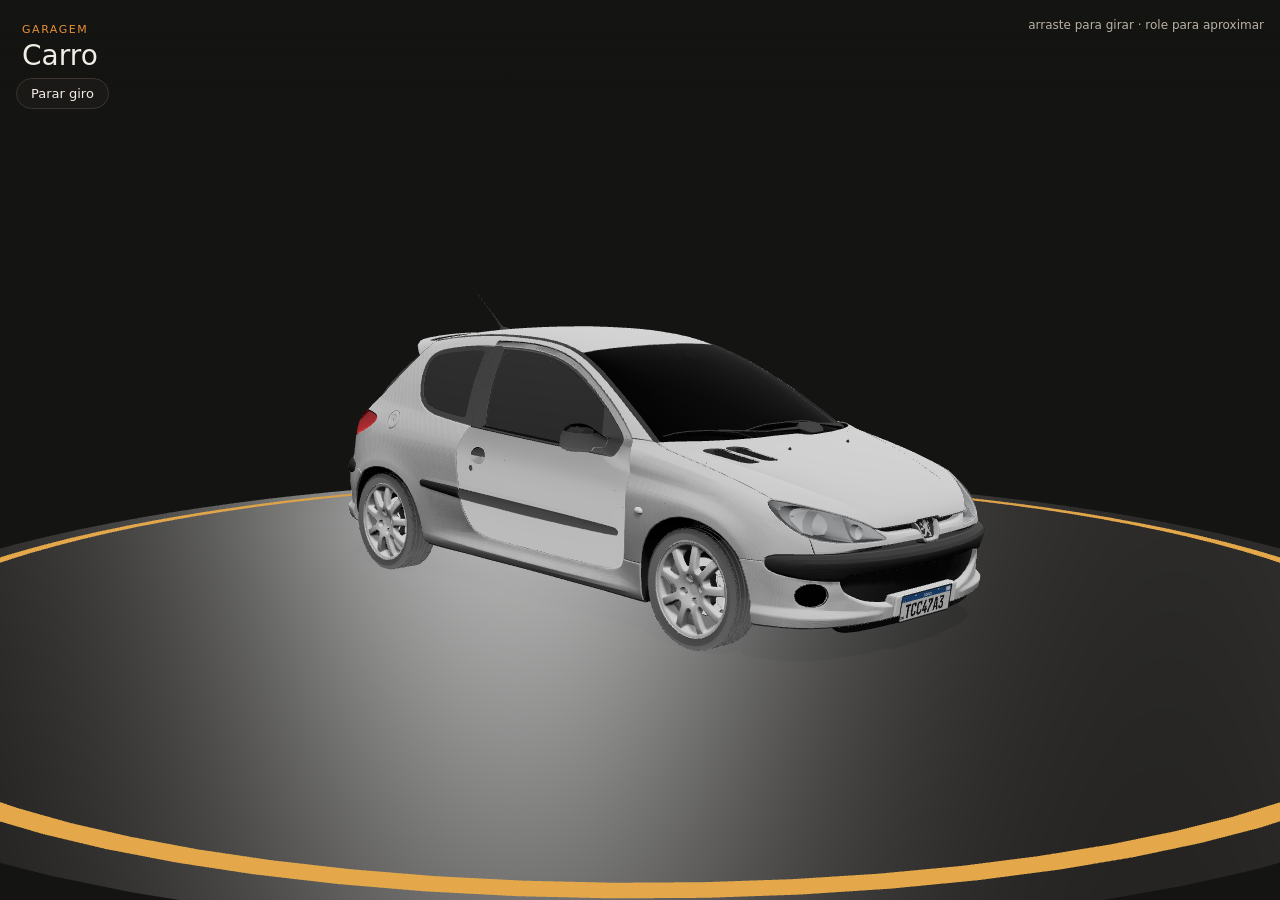
==== carro3d.html @ 019f9ae8 "Garagem em 3D (Peugeot 206 e Fiat Stilo), visual Vidro sobre foto e listas no iPhone Co-Authored-By:" ====
<!doctype html>
<html lang="pt-BR">
<head>
<meta charset="utf-8">
<title>Garagem em 3D — Dudoo Life</title>
<meta name="viewport" content="width=device-width, initial-scale=1, viewport-fit=cover">
<style>
  :root { --fundo:#141412; --card:rgba(30,28,25,.78); --linha:#3a352f; --txt:#f1ece4; --sec:#b9b1a5; --acc:#E8913A; }
  * { box-sizing: border-box; }
  html, body { margin:0; height:100%; background:var(--fundo); color:var(--txt); font-family:"Jost",system-ui,sans-serif; overflow:hidden; }
  #cena { position:fixed; inset:0; }
  .topo { position:fixed; top:0; left:0; right:0; padding:18px 22px; pointer-events:none;
          background:linear-gradient(#141412e6, #14141200); }
  .topo small { color:var(--acc); letter-spacing:.14em; text-transform:uppercase; font-size:11px; }
  .topo h1 { margin:2px 0 0; font-size:28px; font-weight:500; }
  .topo p { margin:2px 0 0; color:var(--sec); font-size:14px; }
  .fatos { position:fixed; left:16px; right:16px; bottom:16px; display:flex; gap:10px; flex-wrap:wrap; justify-content:center; pointer-events:none; }
  .fato { background:var(--card); border:1px solid var(--linha); border-radius:12px; padding:9px 14px; min-width:104px; backdrop-filter:blur(6px); }
  .fato b { display:block; font-size:18px; font-weight:500; }
  .fato span { color:var(--sec); font-size:11.5px; text-transform:uppercase; letter-spacing:.06em; }
  .dica { position:fixed; right:16px; top:18px; color:var(--sec); font-size:12px; pointer-events:none; }
  #carregando { position:fixed; inset:0; display:grid; place-items:center; color:var(--sec); background:var(--fundo); transition:opacity .5s; }
  #carregando.oculto { opacity:0; pointer-events:none; }
  .barra { width:220px; height:4px; background:var(--linha); border-radius:2px; margin-top:12px; overflow:hidden; }
  .barra i { display:block; height:100%; width:0; background:var(--acc); transition:width .2s; }
  #erro { position:fixed; inset:0; display:none; place-items:center; text-align:center; padding:30px; color:var(--sec); }
  .btn { position:fixed; left:16px; top:78px; font:inherit; font-size:13px; color:var(--txt); background:var(--card); border:1px solid var(--linha);
         border-radius:18px; padding:7px 14px; cursor:pointer; }
</style>
<script type="importmap">{"imports":{"three":"./vendor/three/three.module.js"}}</script>
</head>
<body>
<div id="cena"></div>
<div class="topo"><small id="eyebrow">Garagem</small><h1 id="titulo">Carro</h1><p id="sub"></p></div>
<div class="dica">arraste para girar · role para aproximar</div>
<button class="btn" id="giro">Parar giro</button>
<div class="fatos" id="fatos"></div>
<div id="carregando"><div style="text-align:center">Carregando o carro em 3D…<div class="barra"><i id="prog"></i></div></div></div>
<div id="erro"><div><b>Não consegui abrir este modelo 3D.</b><p id="erroTxt"></p></div></div>

<script type="module">
import * as THREE from "three";
import { GLTFLoader } from "./vendor/three/addons/loaders/GLTFLoader.js";
import { OrbitControls } from "./vendor/three/addons/controls/OrbitControls.js";

const q = new URLSearchParams(location.search);
const modelo = q.get("modelo") || "206.glb";
const txt = (id, v) => { document.getElementById(id).textContent = v || ""; };

txt("titulo", q.get("titulo") || "Carro");
txt("sub", [q.get("ano"), q.get("situacao")].filter(Boolean).join(" · "));
const fatos = [["Minha nota", q.get("nota")], ["Tempo", q.get("tempo")], ["Rodou", q.get("km")], ["Custo total", q.get("custo")], ["Motivo da troca", q.get("motivo")]]
  .filter(([, v]) => v);
document.getElementById("fatos").innerHTML = fatos.map(([k, v]) => `<div class="fato"><b></b><span>${k}</span></div>`).join("");
document.querySelectorAll("#fatos .fato b").forEach((el, i) => { el.textContent = fatos[i][1]; });

const cena = new THREE.Scene();
cena.background = new THREE.Color(0x141412);
cena.fog = new THREE.Fog(0x141412, 9, 22);
const el = document.getElementById("cena");
const render = new THREE.WebGLRenderer({ antialias: true });
render.setPixelRatio(Math.min(devicePixelRatio, 2));
render.setSize(innerWidth, innerHeight);
render.outputColorSpace = THREE.SRGBColorSpace;
render.toneMapping = THREE.ACESFilmicToneMapping;
render.toneMappingExposure = 1.05;
render.shadowMap.enabled = true;
render.shadowMap.type = THREE.PCFSoftShadowMap;
el.appendChild(render.domElement);

const cam = new THREE.PerspectiveCamera(36, innerWidth / innerHeight, 0.1, 80);
cam.position.set(5.6, 1.7, 5.2);
const ctl = new OrbitControls(cam, render.domElement);
ctl.target.set(0, 0.7, 0);
ctl.enableDamping = true;
ctl.minDistance = 3.2; ctl.maxDistance = 11;
ctl.maxPolarAngle = Math.PI * 0.49;
ctl.autoRotate = true; ctl.autoRotateSpeed = 1.1;
document.getElementById("giro").onclick = (e) => { ctl.autoRotate = !ctl.autoRotate; e.target.textContent = ctl.autoRotate ? "Parar giro" : "Girar"; };
render.domElement.addEventListener("pointerdown", () => { ctl.autoRotate = false; document.getElementById("giro").textContent = "Girar"; });

// luz de estúdio neutra (cores fiéis ao carro): principal, contraluz e preenchimento
cena.add(new THREE.HemisphereLight(0xffffff, 0x2a2a2a, 0.9));
const principal = new THREE.DirectionalLight(0xffffff, 1.7);
principal.position.set(4, 7, 3);
principal.castShadow = true;
principal.shadow.mapSize.set(2048, 2048);
Object.assign(principal.shadow.camera, { left: -5, right: 5, top: 5, bottom: -5, near: 1, far: 20 });
principal.shadow.bias = -0.0004;
cena.add(principal);
const contra = new THREE.DirectionalLight(0xffffff, 0.8); contra.position.set(-5, 3, -4); cena.add(contra);
const preench = new THREE.DirectionalLight(0xffffff, 0.7); preench.position.set(0, 2, -6); cena.add(preench);

// palco: disco escuro com aro laranja
const piso = new THREE.Mesh(new THREE.CircleGeometry(4.2, 96), new THREE.MeshStandardMaterial({ color: 0x1d1b18, roughness: 0.55, metalness: 0.25 }));
piso.rotation.x = -Math.PI / 2; piso.receiveShadow = true; cena.add(piso);
const aro = new THREE.Mesh(new THREE.RingGeometry(3.9, 4.0, 96), new THREE.MeshBasicMaterial({ color: 0xE8913A, side: THREE.DoubleSide }));
aro.rotation.x = -Math.PI / 2; aro.position.y = 0.004; cena.add(aro);

const pronto = () => document.getElementById("carregando").classList.add("oculto");
new GLTFLoader().load("modelos/" + modelo,
  (gltf) => {
    const carro = gltf.scene;
    carro.traverse((o) => {
      if (!o.isMesh) return;
      o.castShadow = true; o.receiveShadow = true;
      const ms = Array.isArray(o.material) ? o.material : [o.material];
      ms.forEach((m) => {
        if (!m) return;
        m.side = THREE.DoubleSide;
        if ("metalness" in m) { m.metalness = Math.min(m.metalness, 0.25); m.roughness = Math.max(m.roughness, 0.45); }
      });
    });
    // vidro dos faróis: escuro e quase opaco no modelo; deixa o refletor aparecer
    carro.updateMatrixWorld(true);
    const total = new THREE.Box3().setFromObject(carro), compr = total.max.x - total.min.x;
    carro.traverse((o) => {
      if (!o.isMesh) return;
      const m = Array.isArray(o.material) ? o.material[0] : o.material;
      if (!m || !(m.transparent || m.opacity < 0.95)) return;
      const c = new THREE.Box3().setFromObject(o).getCenter(new THREE.Vector3());
      const frente = (c.x - total.min.x) / compr > 0.9;               // extremidade dianteira
      const altura = (c.y - total.min.y) / (total.max.y - total.min.y);
      if (frente && altura > 0.25 && altura < 0.55 && m.color.r < 0.1) {
        o.material = m.clone();
        o.material.color.set(0xe9eef5); o.material.opacity = 0.22; o.material.transparent = true; o.material.depthWrite = false;
        o.material.metalness = 0.1; o.material.roughness = 0.05;
      }
    });
    // cor da lataria opcional (?cor=C0C0C0) aplicada ao material de pintura
    carro.updateMatrixWorld(true);
    const caixa = new THREE.Box3().setFromObject(carro);
    const centro = caixa.getCenter(new THREE.Vector3());
    carro.position.sub(new THREE.Vector3(centro.x, caixa.min.y, centro.z));
    cena.add(carro);
    ctl.target.set(0, (caixa.max.y - caixa.min.y) * 0.45, 0);
    pronto();
  },
  (e) => { if (e.total) document.getElementById("prog").style.width = Math.round((e.loaded / e.total) * 100) + "%"; },
  (err) => { pronto(); document.getElementById("erro").style.display = "grid"; txt("erroTxt", String(err && err.message || err)); });

addEventListener("resize", () => { cam.aspect = innerWidth / innerHeight; cam.updateProjectionMatrix(); render.setSize(innerWidth, innerHeight); });
render.setAnimationLoop(() => { ctl.update(); render.render(cena, cam); });
window.__carro3d = { cena, cam };
</script>
</body>
</html>
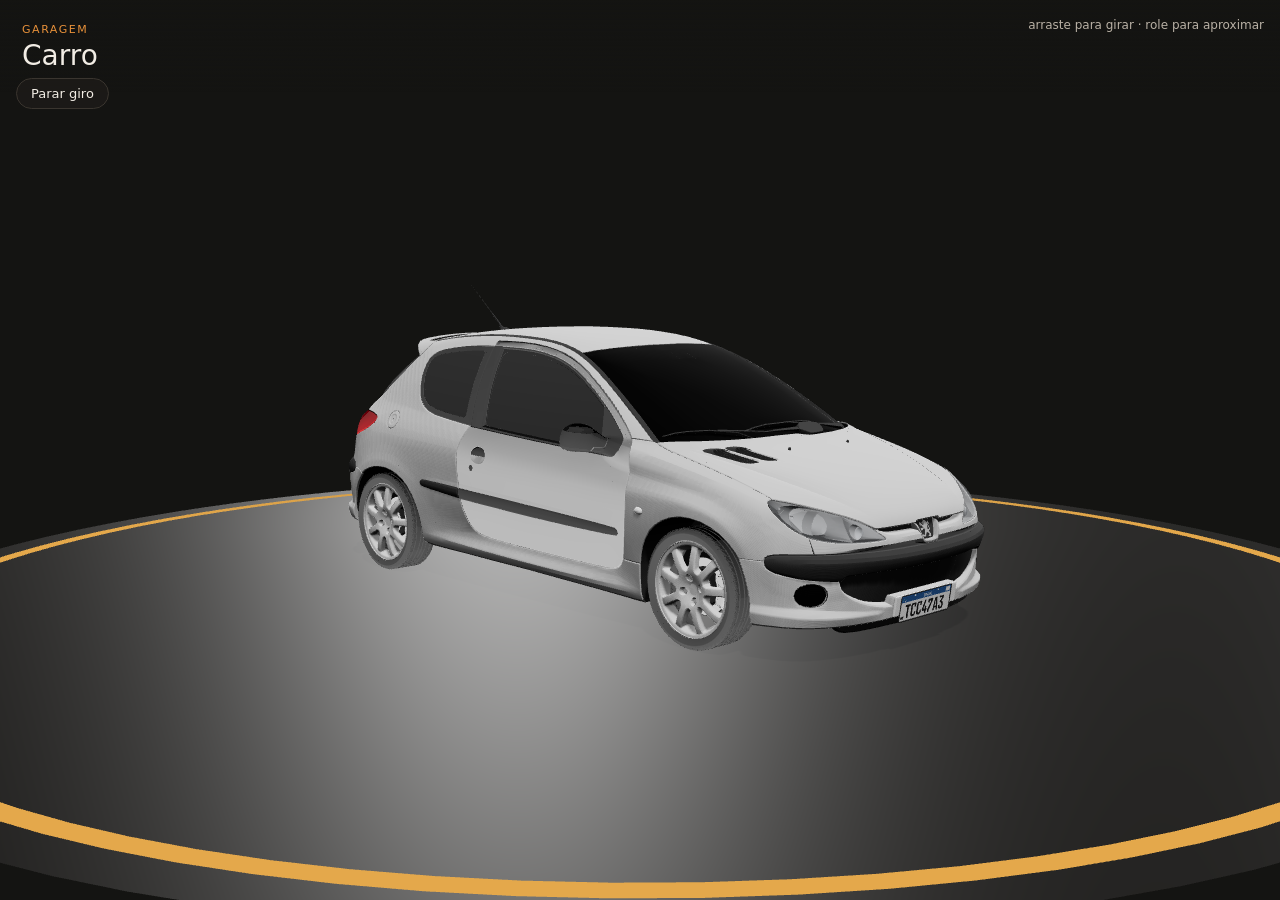
==== commit 9ebab75d: "PWA v0.6.14: Lugares & Viagens com mapa-mundi (service worker v12) Co-Authored-By: Claude Sonnet 5.5" ====
--- a/carro3d.html
+++ b/carro3d.html
@@ -27,6 +27,9 @@
   .btn { position:fixed; left:16px; top:78px; font:inherit; font-size:13px; color:var(--txt); background:var(--card); border:1px solid var(--linha);
          border-radius:18px; padding:7px 14px; cursor:pointer; }
 </style>
+<style>
+  body.quadro .topo, body.quadro .dica, body.quadro .btn, body.quadro .fatos, body.quadro #carregando { display:none !important; }
+</style>
 <script type="importmap">{"imports":{"three":"./vendor/three/three.module.js"}}</script>
 </head>
 <body>
@@ -45,6 +48,9 @@
 
 const q = new URLSearchParams(location.search);
 const modelo = q.get("modelo") || "206.glb";
+const quadro = q.get("quadro") === "1";
+if (quadro) document.body.classList.add("quadro");
+const anguloQuadro = (Number(q.get("angulo")) || 0) * Math.PI / 180;
 const txt = (id, v) => { document.getElementById(id).textContent = v || ""; };
 
 txt("titulo", q.get("titulo") || "Carro");
@@ -134,6 +140,15 @@
     carro.position.sub(new THREE.Vector3(centro.x, caixa.min.y, centro.z));
     cena.add(carro);
     ctl.target.set(0, (caixa.max.y - caixa.min.y) * 0.45, 0);
+    if (quadro) {
+      ctl.autoRotate = false; ctl.enabled = false; ctl.enableDamping = false;
+      const R = 7.4, alvoY = (caixa.max.y - caixa.min.y) * 0.5;
+      cam.fov = 26; cam.updateProjectionMatrix();
+      cam.position.set(Math.cos(anguloQuadro) * R, alvoY + 1.15, Math.sin(anguloQuadro) * R);
+      ctl.target.set(0, alvoY, 0); ctl.update();
+      piso.visible = true;
+      document.title = "pronto";
+    }
     pronto();
   },
   (e) => { if (e.total) document.getElementById("prog").style.width = Math.round((e.loaded / e.total) * 100) + "%"; },
